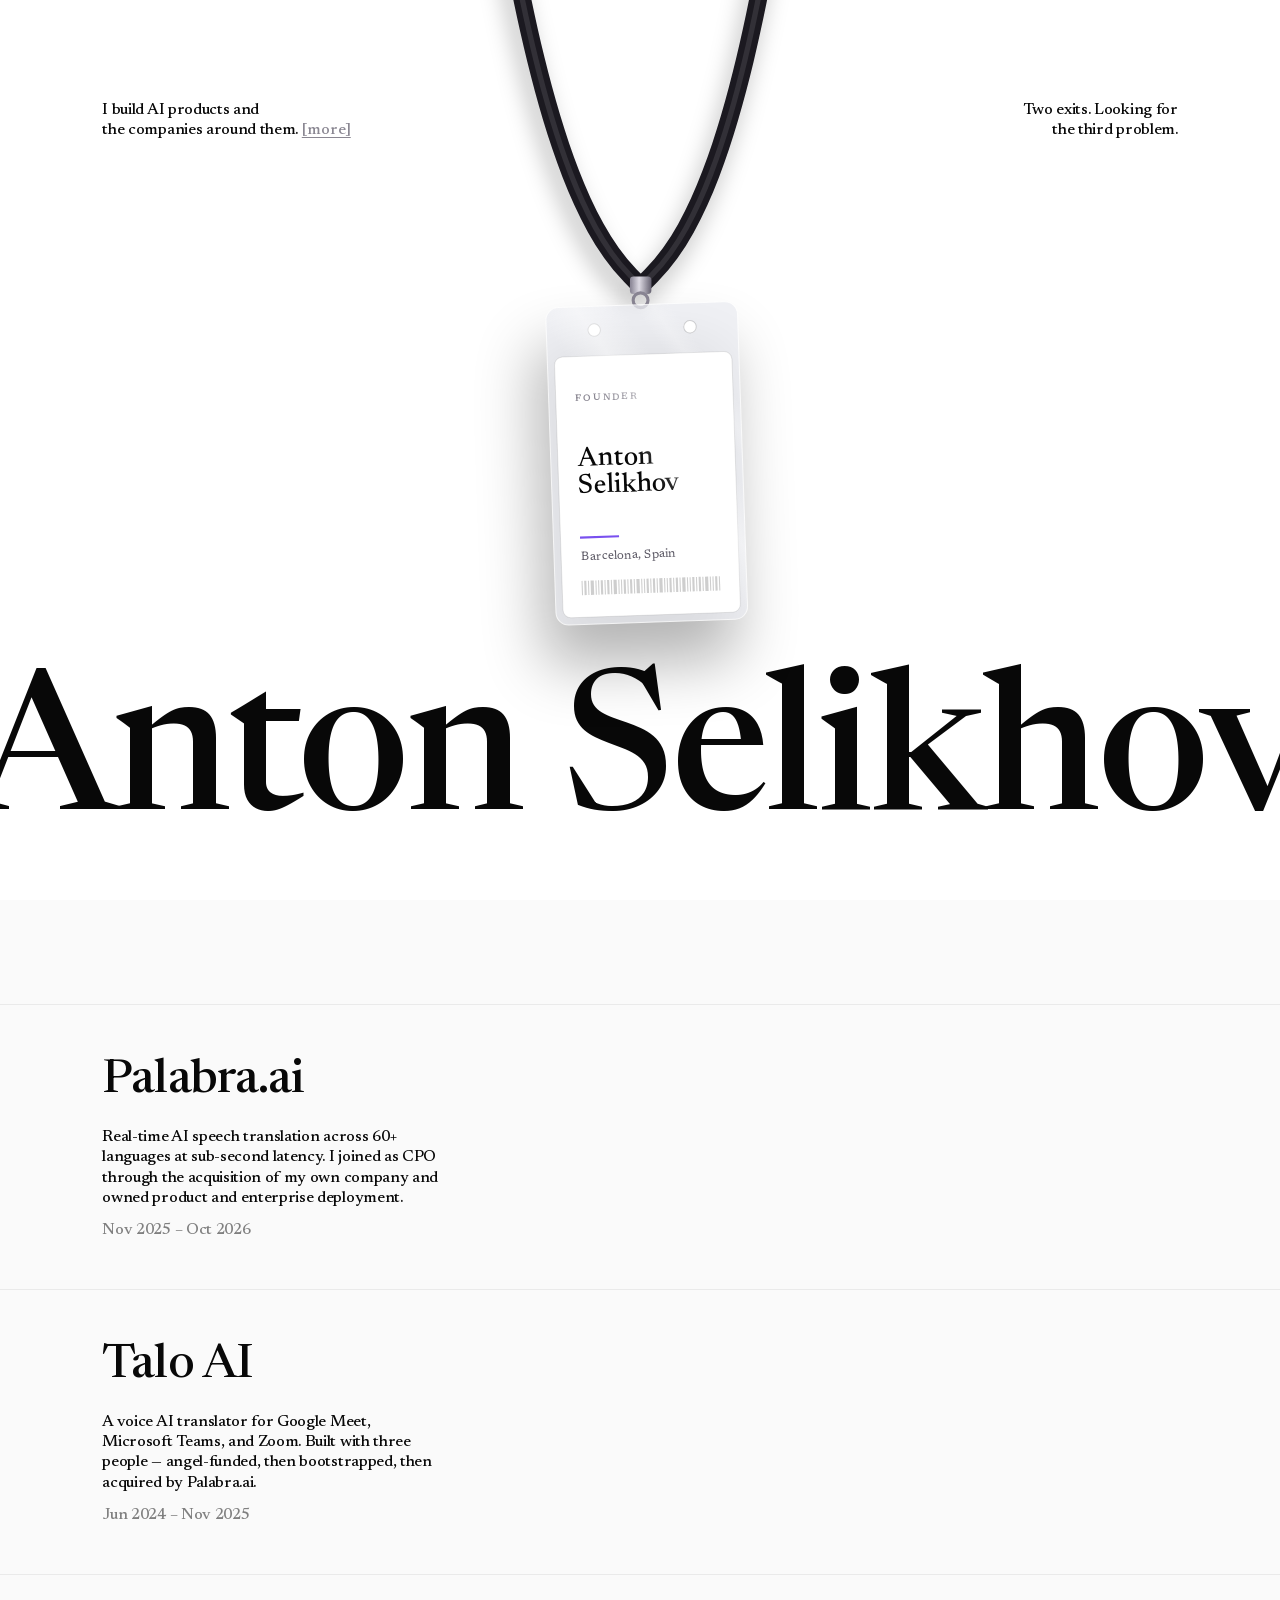
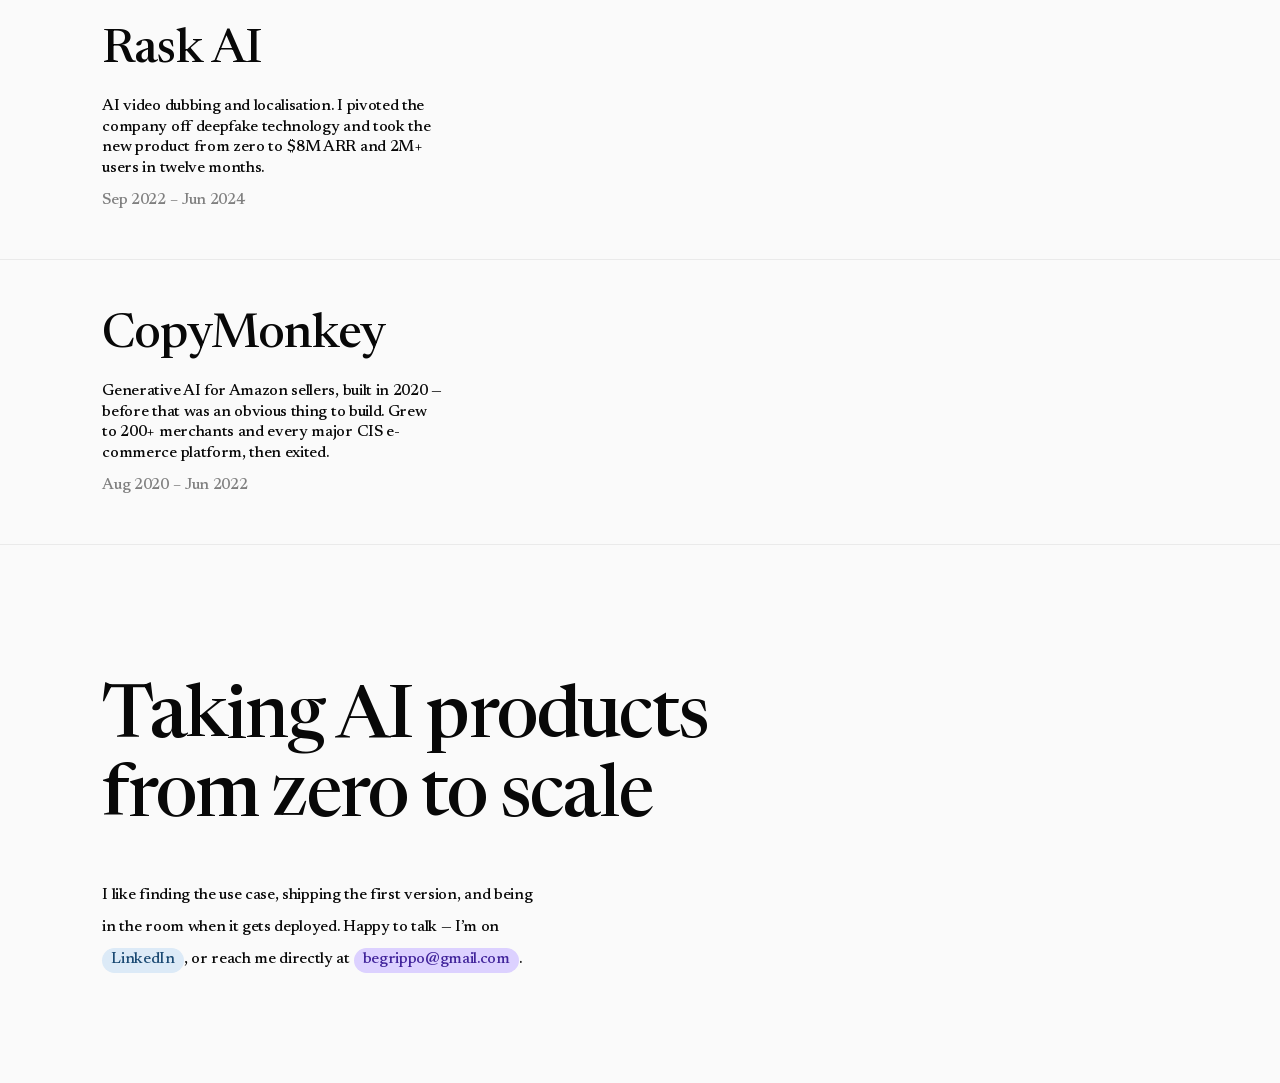
==== index.html @ 831a405a "Deploy 52b5538" ====
<!doctype html>
<html lang="en" data-theme="light">
	<head>
		<meta charset="utf-8" />
		<meta name="viewport" content="width=device-width, initial-scale=1" />
		<meta name="text-scale" content="scale" />
		<link
			rel="preload"
			href="/fonts/newsreader/Newsreader-latin.woff2"
			as="font"
			type="font/woff2"
			crossorigin
		/>
		<link href="./_app/immutable/entry/start.USsvy7aH.js" rel="modulepreload">
		<link href="./_app/immutable/entry/payload.DSmR2FwN.js" rel="modulepreload">
		<link href="./_app/immutable/chunks/BaNbYf_w.js" rel="modulepreload">
		<link href="./_app/immutable/chunks/MxQymWlU.js" rel="modulepreload">
		<link href="./_app/immutable/chunks/CW6COAmq.js" rel="modulepreload">
		<link href="./_app/immutable/chunks/CbADPH2h.js" rel="modulepreload">
		<link href="./_app/immutable/chunks/-bJnL0Gh.js" rel="modulepreload">
		<link href="./_app/immutable/chunks/CvlLlHQ2.js" rel="modulepreload">
		<link href="./_app/immutable/entry/app.DIy8jprH.js" rel="modulepreload">
		<link href="./_app/immutable/nodes/0.TGfT1vSE.js" rel="modulepreload">
		<link href="./_app/immutable/chunks/DK3Fl9T5.js" rel="modulepreload">
		<link href="./_app/immutable/nodes/2.uMZkTrE3.js" rel="modulepreload">
		<link href="./_app/immutable/chunks/HAkOs0Mt.js" rel="modulepreload">
		<!--12qhfyh--><link rel="icon" href="/favicon.svg" type="image/svg+xml"/><!----><!--kj5o6g--><meta name="description" content="Founder and product leader. Ten years building AI products — two exits, and one pivot that went from zero to $8M ARR in twelve months."/> <meta name="twitter:card" content="summary_large_image"/> <meta name="twitter:title" content="Anton Selikhov"/> <meta name="twitter:description" content="Founder and product leader. Ten years building AI products — two exits, and one pivot that went from zero to $8M ARR in twelve months."/> <meta name="twitter:image" content="https://begrippo.github.io/card.png"/> <meta property="og:type" content="website"/> <meta property="og:title" content="Anton Selikhov"/> <meta property="og:description" content="Founder and product leader. Ten years building AI products — two exits, and one pivot that went from zero to $8M ARR in twelve months."/> <meta property="og:image" content="https://begrippo.github.io/card.png"/><!----><title>Anton Selikhov</title>
		<link href="./_app/immutable/assets/0.CdhJrzRX.css" rel="stylesheet">
		<link href="./_app/immutable/assets/2.iIN3LIlN.css" rel="stylesheet">
	</head>
	<body data-sveltekit-preload-data="hover">
		<div style="display: contents"><!--[--><!--[--><!--[0--><!--[--><!--[--><!--[-1--><!--[--><!----> <a class="skip" href="#work">Skip to work</a> <main><section class="hero svelte-1q37ri0" aria-label="Introduction"><p class="intro svelte-1q37ri0"><!--[--><!---->I build AI products and<!--[0--><br/><!--]--><!---->the companies around them.<!--[-1--><!--]--><!--]--> <button type="button" class="more svelte-1q37ri0" aria-haspopup="dialog">[more]</button></p> <p class="status svelte-1q37ri0"><!--[--><!---->Two exits. Looking for<!--[0--><br/><!--]--><!---->the third problem.<!--[-1--><!--]--><!--]--></p> <h1 class="svelte-1q37ri0"><span class="svelte-1q37ri0">Anton</span> <span class="svelte-1q37ri0">Selikhov</span></h1> <canvas aria-label="A conference badge for Anton Selikhov hanging from a lanyard. Drag it to swing it." class="svelte-dtbgkf"></canvas><!----></section><!----> <section id="work" aria-label="Selected work" class="svelte-17ndl8v"><!--[--><a class="project svelte-17ndl8v" href="/work/palabra/"><div class="label svelte-17ndl8v"><div class="copy svelte-17ndl8v"><h2 class="svelte-17ndl8v">Palabra.ai</h2> <p class="svelte-17ndl8v">Real-time AI speech translation across 60+ languages at sub-second latency. I joined as CPO through the acquisition of my own company and owned product and enterprise deployment.</p> <p class="date svelte-17ndl8v">Nov 2025 – Oct 2026</p></div></div> <!--[0--><div class="previews svelte-17ndl8v" aria-hidden="true"><!--[--><img src="/work/palabra/placeholder-1.svg" alt="" class="preview preview-0 svelte-17ndl8v" loading="lazy" decoding="async"/><img src="/work/palabra/placeholder-2.svg" alt="" class="preview preview-1 svelte-17ndl8v" loading="lazy" decoding="async"/><img src="/work/palabra/placeholder-3.svg" alt="" class="preview preview-2 svelte-17ndl8v" loading="lazy" decoding="async"/><!--]--></div><!--]--></a><a class="project svelte-17ndl8v" href="/work/talo/"><div class="label svelte-17ndl8v"><div class="copy svelte-17ndl8v"><h2 class="svelte-17ndl8v">Talo AI</h2> <p class="svelte-17ndl8v">A voice AI translator for Google Meet, Microsoft Teams, and Zoom. Built with three people — angel-funded, then bootstrapped, then acquired by Palabra.ai.</p> <p class="date svelte-17ndl8v">Jun 2024 – Nov 2025</p></div></div> <!--[0--><div class="previews svelte-17ndl8v" aria-hidden="true"><!--[--><img src="/work/talo/placeholder-1.svg" alt="" class="preview preview-0 svelte-17ndl8v" loading="lazy" decoding="async"/><img src="/work/talo/placeholder-2.svg" alt="" class="preview preview-1 svelte-17ndl8v" loading="lazy" decoding="async"/><img src="/work/talo/placeholder-3.svg" alt="" class="preview preview-2 svelte-17ndl8v" loading="lazy" decoding="async"/><!--]--></div><!--]--></a><a class="project svelte-17ndl8v" href="/work/rask/"><div class="label svelte-17ndl8v"><div class="copy svelte-17ndl8v"><h2 class="svelte-17ndl8v">Rask AI</h2> <p class="svelte-17ndl8v">AI video dubbing and localisation. I pivoted the company off deepfake technology and took the new product from zero to $8M ARR and 2M+ users in twelve months.</p> <p class="date svelte-17ndl8v">Sep 2022 – Jun 2024</p></div></div> <!--[0--><div class="previews svelte-17ndl8v" aria-hidden="true"><!--[--><img src="/work/rask/placeholder-1.svg" alt="" class="preview preview-0 svelte-17ndl8v" loading="lazy" decoding="async"/><img src="/work/rask/placeholder-2.svg" alt="" class="preview preview-1 svelte-17ndl8v" loading="lazy" decoding="async"/><img src="/work/rask/placeholder-3.svg" alt="" class="preview preview-2 svelte-17ndl8v" loading="lazy" decoding="async"/><!--]--></div><!--]--></a><a class="project svelte-17ndl8v" href="/work/copymonkey/"><div class="label svelte-17ndl8v"><div class="copy svelte-17ndl8v"><h2 class="svelte-17ndl8v">CopyMonkey</h2> <p class="svelte-17ndl8v">Generative AI for Amazon sellers, built in 2020 — before that was an obvious thing to build. Grew to 200+ merchants and every major CIS e-commerce platform, then exited.</p> <p class="date svelte-17ndl8v">Aug 2020 – Jun 2022</p></div></div> <!--[0--><div class="previews svelte-17ndl8v" aria-hidden="true"><!--[--><img src="/work/copymonkey/placeholder-1.svg" alt="" class="preview preview-0 svelte-17ndl8v" loading="lazy" decoding="async"/><img src="/work/copymonkey/placeholder-2.svg" alt="" class="preview preview-1 svelte-17ndl8v" loading="lazy" decoding="async"/><img src="/work/copymonkey/placeholder-3.svg" alt="" class="preview preview-2 svelte-17ndl8v" loading="lazy" decoding="async"/><!--]--></div><!--]--></a><!--]--></section><!----></main> <footer class="svelte-jz8lnl"><h2 class="svelte-jz8lnl"><!--[--><!---->Taking AI products<!--[0--><br/><!--]--><!---->from zero to scale<!--[-1--><!--]--><!--]--></h2> <p class="svelte-jz8lnl">I like finding the use case, shipping the first version, and being in the room when it
		gets deployed. Happy to talk — I’m on <!--[--><a class="social svelte-jz8lnl" href="https://linkedin.com/in/anton-selikhov" target="_blank" rel="noopener noreferrer"><span class="pill linkedin svelte-jz8lnl">LinkedIn</span></a>,<!--]--> or reach me directly at <a class="social svelte-jz8lnl" href="mailto:begrippo@gmail.com"><span class="pill email svelte-jz8lnl">begrippo@gmail.com</span></a>.</p></footer><!----> <dialog aria-labelledby="about-title" class="svelte-7hpc9t"><div class="panel svelte-7hpc9t"><div class="intro"><header class="svelte-7hpc9t"><h2 id="about-title" class="svelte-7hpc9t">About</h2> <button type="button" class="close svelte-7hpc9t" aria-label="Close"><svg viewBox="0 0 24 24" width="24" height="24" fill="none" stroke="currentColor" stroke-width="1.5" stroke-linecap="round" aria-hidden="true"><path d="M18 6 6 18M6 6l12 12"></path></svg></button></header> <div class="bio svelte-7hpc9t"><!--[--><p class="svelte-7hpc9t">I’m a founder and product leader. Two exits, and before that a pivot that took a company from zero to $8M ARR in twelve months.</p><p class="svelte-7hpc9t">I like the whole arc: finding the use case, shipping the first version, then sitting in the room where an enterprise decides whether to deploy it. I’ve done that with DHL, Deloitte, Paramount, and Hyundai.</p><p class="svelte-7hpc9t">Based in Barcelona, open to relocation.</p><!--]--></div></div> <!--[0--><div class="headshot svelte-7hpc9t"><img src="/assets/headshot.webp" alt="Anton at a desk with a laptop, in front of a chalkboard wall." width="1400" height="933" loading="lazy" decoding="async" class="svelte-7hpc9t"/> <!--[-1--><!--]--></div><!--]--> <section aria-labelledby="experience-title"><h3 id="experience-title" class="svelte-7hpc9t">Experience</h3> <ol class="experience svelte-7hpc9t"><!--[--><li class="svelte-7hpc9t"><span class="years svelte-7hpc9t">2025 – 2026</span> <span class="company svelte-7hpc9t">Palabra.ai</span> <span class="role svelte-7hpc9t">Chief Product Officer</span></li><li class="svelte-7hpc9t"><span class="years svelte-7hpc9t">2024 – 2025</span> <span class="company svelte-7hpc9t">Talo AI</span> <span class="role svelte-7hpc9t">Founder &amp; CEO — acquired</span></li><li class="svelte-7hpc9t"><span class="years svelte-7hpc9t">2022 – 2024</span> <span class="company svelte-7hpc9t">Rask AI</span> <span class="role svelte-7hpc9t">Chief Product Officer</span></li><li class="svelte-7hpc9t"><span class="years svelte-7hpc9t">2020 – 2022</span> <span class="company svelte-7hpc9t">CopyMonkey</span> <span class="role svelte-7hpc9t">Founder &amp; CEO — exited</span></li><li class="svelte-7hpc9t"><span class="years svelte-7hpc9t">2020</span> <span class="company svelte-7hpc9t">Watchout!AI</span> <span class="role svelte-7hpc9t">Founder &amp; CEO</span></li><li class="svelte-7hpc9t"><span class="years svelte-7hpc9t">2016 – 2019</span> <span class="company svelte-7hpc9t">Kaspersky</span> <span class="role svelte-7hpc9t">Product Owner, Anti-Cheat</span></li><li class="svelte-7hpc9t"><span class="years svelte-7hpc9t">2014 – 2016</span> <span class="company svelte-7hpc9t">RAIDIX</span> <span class="role svelte-7hpc9t">Quality Manager</span></li><!--]--></ol></section> <section aria-labelledby="education-title"><h3 id="education-title" class="svelte-7hpc9t">Education</h3> <ol class="experience stacked svelte-7hpc9t"><li class="svelte-7hpc9t"><span class="years svelte-7hpc9t">2011 – 2015</span> <span class="stack svelte-7hpc9t"><span class="company svelte-7hpc9t">B.S. Software Engineering</span> <span class="role svelte-7hpc9t">Peter the Great St. Petersburg Polytechnic University</span></span></li></ol></section> <section aria-labelledby="languages-title"><h3 id="languages-title" class="svelte-7hpc9t">Languages</h3> <ol class="experience svelte-7hpc9t"><!--[--><li class="svelte-7hpc9t"><span class="years svelte-7hpc9t"></span> <span class="company svelte-7hpc9t">English</span> <span class="role svelte-7hpc9t">Full Professional</span></li><li class="svelte-7hpc9t"><span class="years svelte-7hpc9t"></span> <span class="company svelte-7hpc9t">Russian</span> <span class="role svelte-7hpc9t">Native</span></li><!--]--></ol></section></div></dialog><!----><!--]--><!--]--><!--]--><!----><!--]--><!--]--><!--]--><!----> <!--[-1--><!--]--><!--]-->
			
			<script>
				{
					__sveltekit_1af3npt = {
						base: new URL(".", location).pathname.slice(0, -1),
						version: "1791044234483"
					};

					const element = document.currentScript.parentElement;

					import("./_app/immutable/entry/start.USsvy7aH.js").then(async (kit) => {
						kit.init(__sveltekit_1af3npt);
						const app = await import("./_app/immutable/entry/app.DIy8jprH.js");
						kit.start(app, element, {
							node_ids: [0, 2],
							data: [null,null],
							form: null,
							error: null
						});
					});
				}
			</script>
		</div>
	</body>
</html>
---- _app/immutable/assets/0.CdhJrzRX.css ----
@font-face{font-family:Newsreader;src:url(../../../fonts/newsreader/Newsreader-latin.woff2)format("woff2");unicode-range:U+??,U+131,U+152-153,U+2BB-2BC,U+2C6,U+2DA,U+2DC,U+304,U+308,U+329,U+2000-206F,U+20AC,U+2122,U+2191,U+2193,U+2212,U+2215,U+FEFF,U+FFFD;font-style:normal;font-weight:200 800;font-display:swap}@font-face{font-family:Newsreader;src:url(../../../fonts/newsreader/Newsreader-latin-ext.woff2)format("woff2");unicode-range:U+100-2BA,U+2BD-2C5,U+2C7-2CC,U+2CE-2D7,U+2DD-2FF,U+304,U+308,U+329,U+1D00-1DBF,U+1E00-1E9F,U+1EF2-1EFF,U+2020,U+20A0-20AB,U+20AD-20C0,U+2113,U+2C60-2C7F,U+A720-A7FF;font-style:normal;font-weight:200 800;font-display:swap}@font-face{font-family:Newsreader;src:url(/fonts/newsreader/Newsreader-Italic-latin.woff2)format("woff2");unicode-range:U+??,U+131,U+152-153,U+2BB-2BC,U+2C6,U+2DA,U+2DC,U+304,U+308,U+329,U+2000-206F,U+20AC,U+2122,U+2191,U+2193,U+2212,U+2215,U+FEFF,U+FFFD;font-style:italic;font-weight:200 800;font-display:swap}@font-face{font-family:Newsreader;src:url(/fonts/newsreader/Newsreader-Italic-latin-ext.woff2)format("woff2");unicode-range:U+100-2BA,U+2BD-2C5,U+2C7-2CC,U+2CE-2D7,U+2DD-2FF,U+304,U+308,U+329,U+1D00-1DBF,U+1E00-1E9F,U+1EF2-1EFF,U+2020,U+20A0-20AB,U+20AD-20C0,U+2113,U+2C60-2C7F,U+A720-A7FF;font-style:italic;font-weight:200 800;font-display:swap}:root{--font:"Newsreader", Georgia, "Times New Roman", serif;--ink:#080808;--ink-soft:#5b5864;--ink-mute:#77747f;--ink-faint:#8a8792;--rule:#eaeaea;--rule-soft:#eceaf0;--paper:#fafafa;--card:#fff;--accent:#7950ef;--selection:#dcd1ff;--ease-out:cubic-bezier(.23, 1, .32, 1);--page-gutter:clamp(32px, 8vw, 128px);color:var(--ink);background:var(--paper);font-family:var(--font);font-synthesis:none;-webkit-font-smoothing:antialiased;-moz-osx-font-smoothing:grayscale;font-weight:500}*{box-sizing:border-box}body{margin:0}h1,h2,h3,p{margin:0;font-weight:500}a{color:inherit;text-decoration:none}button{font:inherit}img{max-width:100%}::selection{background:var(--selection)}a:focus-visible,button:focus-visible{outline:2px solid var(--accent);outline-offset:8px}html{scroll-behavior:auto}.skip{z-index:50;background:var(--card);padding:12px;position:fixed;top:16px;left:16px;transform:translateY(-200%)}.skip:focus{transform:none}
---- _app/immutable/assets/2.iIN3LIlN.css ----
dialog.svelte-7hpc9t{background:0 0;border:0;width:100vw;max-width:none;height:100dvh;max-height:none;margin:0;padding:0;transition:background .4s;position:fixed;inset:0}dialog.shown.svelte-7hpc9t{background:#0000001f}dialog.svelte-7hpc9t::backdrop{background:0 0}.panel.svelte-7hpc9t{background:var(--card);overscroll-behavior:contain;width:min(520px,100vw);transition:transform .45s var(--ease-out);flex-direction:column;gap:clamp(24px,4vh,40px);padding:clamp(32px,5vh,56px) 56px;font-weight:400;display:flex;position:absolute;top:0;bottom:0;left:0;overflow-y:auto;transform:translate(-100%)}.shown.svelte-7hpc9t .panel:where(.svelte-7hpc9t){transform:none}header.svelte-7hpc9t{justify-content:space-between;align-items:flex-start;margin-bottom:32px;display:flex}h2.svelte-7hpc9t{letter-spacing:-.02em;font-size:48px;font-weight:400;line-height:1.1}.close.svelte-7hpc9t{width:40px;height:40px;color:var(--ink);cursor:pointer;background:0 0;border:0;border-radius:999px;place-items:center;margin:2px -8px 0 0;padding:0;transition:background .15s;display:grid}.close.svelte-7hpc9t:hover{background:#f2f1f4}.close.svelte-7hpc9t:focus-visible{outline:2px solid var(--accent);outline-offset:2px}.bio.svelte-7hpc9t p:where(.svelte-7hpc9t){color:var(--ink-soft);text-wrap:pretty;font-size:16px;line-height:1.6}.bio.svelte-7hpc9t p:where(.svelte-7hpc9t)+p:where(.svelte-7hpc9t){margin-top:16px}.headshot.svelte-7hpc9t{aspect-ratio:3/2;border-radius:4px;flex:0 auto;width:100%;min-height:160px;position:relative;overflow:hidden;box-shadow:0 1px 2px #0000000a,0 2px 8px #00000008}.headshot.svelte-7hpc9t img:where(.svelte-7hpc9t){object-fit:cover;width:100%;height:100%;transition:filter .6s var(--ease-out), transform .6s var(--ease-out);border-radius:4px;position:absolute;inset:0}.headshot.svelte-7hpc9t .subject:where(.svelte-7hpc9t){opacity:0;transition:opacity .6s var(--ease-out), filter .6s var(--ease-out)}@media (hover:hover) and (pointer:fine){.has-subject.svelte-7hpc9t:hover img:where(.svelte-7hpc9t):first-child{filter:brightness(.7)saturate(.9)}.has-subject.svelte-7hpc9t:hover .subject:where(.svelte-7hpc9t){opacity:1;filter:brightness(1.12)}.headshot.svelte-7hpc9t:not(.has-subject):hover img:where(.svelte-7hpc9t){filter:brightness(1.07)saturate(1.06);transform:scale(1.03)}}h3.svelte-7hpc9t{margin:0 0 4px;font-size:16px;font-weight:500}.experience.svelte-7hpc9t{margin:0;padding:0;list-style:none}.experience.svelte-7hpc9t li:where(.svelte-7hpc9t){border-bottom:1px solid var(--rule-soft);grid-template-columns:104px 1fr auto;gap:16px;padding:14px 0;font-size:15px;line-height:1.4;display:grid}.years.svelte-7hpc9t{color:var(--ink-mute);font-variant-numeric:tabular-nums}.company.svelte-7hpc9t{color:var(--ink)}.role.svelte-7hpc9t{color:var(--ink-mute);text-align:right}.stacked.svelte-7hpc9t li:where(.svelte-7hpc9t){grid-template-columns:104px 1fr}.stack.svelte-7hpc9t{gap:2px;display:grid}.stack.svelte-7hpc9t .role:where(.svelte-7hpc9t){text-align:left}@media (width<=600px){.panel.svelte-7hpc9t{gap:32px;padding:28px 24px 40px}h2.svelte-7hpc9t{font-size:38px}.experience.svelte-7hpc9t li:where(.svelte-7hpc9t){grid-template-columns:84px 1fr auto;gap:12px;font-size:14px}}@media (prefers-reduced-motion:reduce){dialog.svelte-7hpc9t,.panel.svelte-7hpc9t{transition:none}}footer.svelte-jz8lnl{padding:0 var(--page-gutter) clamp(72px, 12vh, 140px)}h2.svelte-jz8lnl{letter-spacing:-.025em;margin-bottom:40px;font-size:clamp(38px,6vw,72px);line-height:1.1}p.svelte-jz8lnl{letter-spacing:-.02em;text-wrap:pretty;max-width:48ch;font-size:16px;line-height:2}.social.svelte-jz8lnl:focus-visible{outline:none}.pill.svelte-jz8lnl{background:var(--pill-bg);color:var(--pill-ink);white-space:nowrap;transition:transform .18s var(--ease-out), filter .18s;border-radius:999px;padding:1px 9px 2px;line-height:1.35;display:inline-block}.social.svelte-jz8lnl:hover .pill:where(.svelte-jz8lnl),.social.svelte-jz8lnl:focus-visible .pill:where(.svelte-jz8lnl){filter:saturate(1.25);transform:translateY(-1px)}.social.svelte-jz8lnl:focus-visible .pill:where(.svelte-jz8lnl){outline:2px solid var(--accent);outline-offset:2px}.linkedin.svelte-jz8lnl{--pill-bg:#dceaf7;--pill-ink:#1b4a73}.twitter.svelte-jz8lnl{--pill-bg:#e4e4e7;--pill-ink:#18181b}.instagram.svelte-jz8lnl{--pill-bg:#fbe0ea;--pill-ink:#8a2252}.email.svelte-jz8lnl{--pill-bg:var(--selection);--pill-ink:#41249b}@media (width<=700px){p.svelte-jz8lnl{max-width:none;line-height:1.9}}canvas.svelte-dtbgkf{z-index:2;touch-action:pan-y;cursor:default;width:100%;height:100%;display:block;position:absolute;inset:0}canvas.hovering.svelte-dtbgkf{cursor:grab}canvas.dragging.svelte-dtbgkf{cursor:grabbing}.hero.svelte-1q37ri0{background:var(--card);width:100%;height:100vh;position:relative;overflow:hidden}.intro.svelte-1q37ri0,.status.svelte-1q37ri0{z-index:3;letter-spacing:-.02em;pointer-events:none;font-size:1rem;line-height:1.25;position:absolute;top:100px}.intro.svelte-1q37ri0{left:var(--page-gutter)}.status.svelte-1q37ri0{right:var(--page-gutter);text-align:right}.more.svelte-1q37ri0{color:var(--ink-faint);font:inherit;text-underline-offset:3px;cursor:pointer;pointer-events:auto;background:0 0;border:0;padding:0;text-decoration:underline;text-decoration-thickness:1px;transition:color .15s}.more.svelte-1q37ri0:hover{color:var(--ink)}.more.svelte-1q37ri0:focus-visible{outline:2px solid var(--accent);outline-offset:3px;border-radius:2px}h1.svelte-1q37ri0{z-index:1;font-size:var(--h1-size,14vw);letter-spacing:-.02em;white-space:nowrap;line-height:1;position:absolute;bottom:3vw;left:-2.3vw}@media (width<=700px){.hero.svelte-1q37ri0{height:100svh;min-height:700px}.intro.svelte-1q37ri0{top:44px;left:32px}.status.svelte-1q37ri0{top:108px;right:32px}h1.svelte-1q37ri0{z-index:3;width:max-content;font-size:var(--h1-size,28vw);letter-spacing:-.035em;white-space:normal;text-align:left;pointer-events:none;line-height:.88;bottom:28px;left:50%;right:auto;transform:translate(-50%)}h1.svelte-1q37ri0 span:where(.svelte-1q37ri0){display:block}}section.svelte-17ndl8v{padding:104px 0 136px;scroll-margin-top:48px;overflow:clip}.project.svelte-17ndl8v{min-height:280px;padding:40px var(--page-gutter);border-top:1px solid var(--rule);isolation:isolate;align-items:center;display:flex;position:relative}.project.svelte-17ndl8v:last-child{border-bottom:1px solid var(--rule)}.project.svelte-17ndl8v:before{content:"";z-index:-1;background:var(--card);opacity:0;transition:opacity .18s;position:absolute;inset:0}.project.active.svelte-17ndl8v{z-index:10}.project.active.svelte-17ndl8v:before{opacity:1}.label.svelte-17ndl8v{width:340px;max-width:100%;position:relative}.copy.svelte-17ndl8v{padding:8px 0;transition:opacity .18s,filter .18s}h2.svelte-17ndl8v{letter-spacing:-.02em;margin-bottom:16px;font-size:48px;line-height:1.2}p.svelte-17ndl8v{letter-spacing:-.02em;font-size:16px;line-height:1.28}p.svelte-17ndl8v+p:where(.svelte-17ndl8v){margin-top:12px}.date.svelte-17ndl8v{opacity:.5}.muted.svelte-17ndl8v .copy:where(.svelte-17ndl8v){color:#0000;-webkit-text-stroke:.6px #0808086b}@supports not (-webkit-text-stroke:1px black){.muted.svelte-17ndl8v .copy:where(.svelte-17ndl8v){color:inherit;opacity:.35;filter:blur(4px)}}.previews.svelte-17ndl8v{top:50%;left:calc(var(--page-gutter) + 376px);right:var(--page-gutter);z-index:20;pointer-events:none;height:190px;position:absolute;transform:translateY(-50%)}.preview.svelte-17ndl8v{background:var(--card);object-fit:cover;opacity:0;width:250px;height:190px;transition:transform .25s var(--ease-out), opacity .16s ease;border:1px solid #0808081a;border-radius:4px;position:absolute;transform:translateY(64px)rotate(0)scale(.95)}.preview-0.svelte-17ndl8v{top:0;right:calc(2*max(0px,min(225px,50% - 125px)))}.preview-1.svelte-17ndl8v{top:8px;right:max(0px,min(225px,50% - 125px))}.preview-2.svelte-17ndl8v{top:8px;right:0}.active.svelte-17ndl8v .preview:where(.svelte-17ndl8v){opacity:1}.active.svelte-17ndl8v .preview-0:where(.svelte-17ndl8v){transform:translateY(0)rotate(-8deg)}.active.svelte-17ndl8v .preview-1:where(.svelte-17ndl8v){transition-delay:35ms;transform:translateY(0)rotate(10deg)}.active.svelte-17ndl8v .preview-2:where(.svelte-17ndl8v){transition-delay:70ms;transform:translateY(0)rotate(-7.2deg)}.project.svelte-17ndl8v:focus-visible{outline-offset:-5px}.project.svelte-17ndl8v:focus-visible .preview:where(.svelte-17ndl8v){transition:none}@media (prefers-reduced-motion:reduce){.preview.svelte-17ndl8v{transition:opacity .16s;transform:none!important}.active.svelte-17ndl8v .preview:where(.svelte-17ndl8v){transition-delay:0s}}@media (width<=700px){section.svelte-17ndl8v{padding:48px 0 56px}.project.svelte-17ndl8v{min-height:0;padding:32px 24px;display:block}.label.svelte-17ndl8v{width:100%}h2.svelte-17ndl8v{margin-bottom:12px;font-size:32px}.previews.svelte-17ndl8v{z-index:auto;height:auto;margin-top:24px;position:relative;inset:auto;transform:none}.preview.svelte-17ndl8v{object-fit:contain;opacity:1;width:100%;height:auto;transition:none;display:none;position:static;transform:none!important}.preview-0.svelte-17ndl8v{display:block}.muted.svelte-17ndl8v .copy:where(.svelte-17ndl8v){color:inherit;opacity:1;filter:none;-webkit-text-stroke:0}}
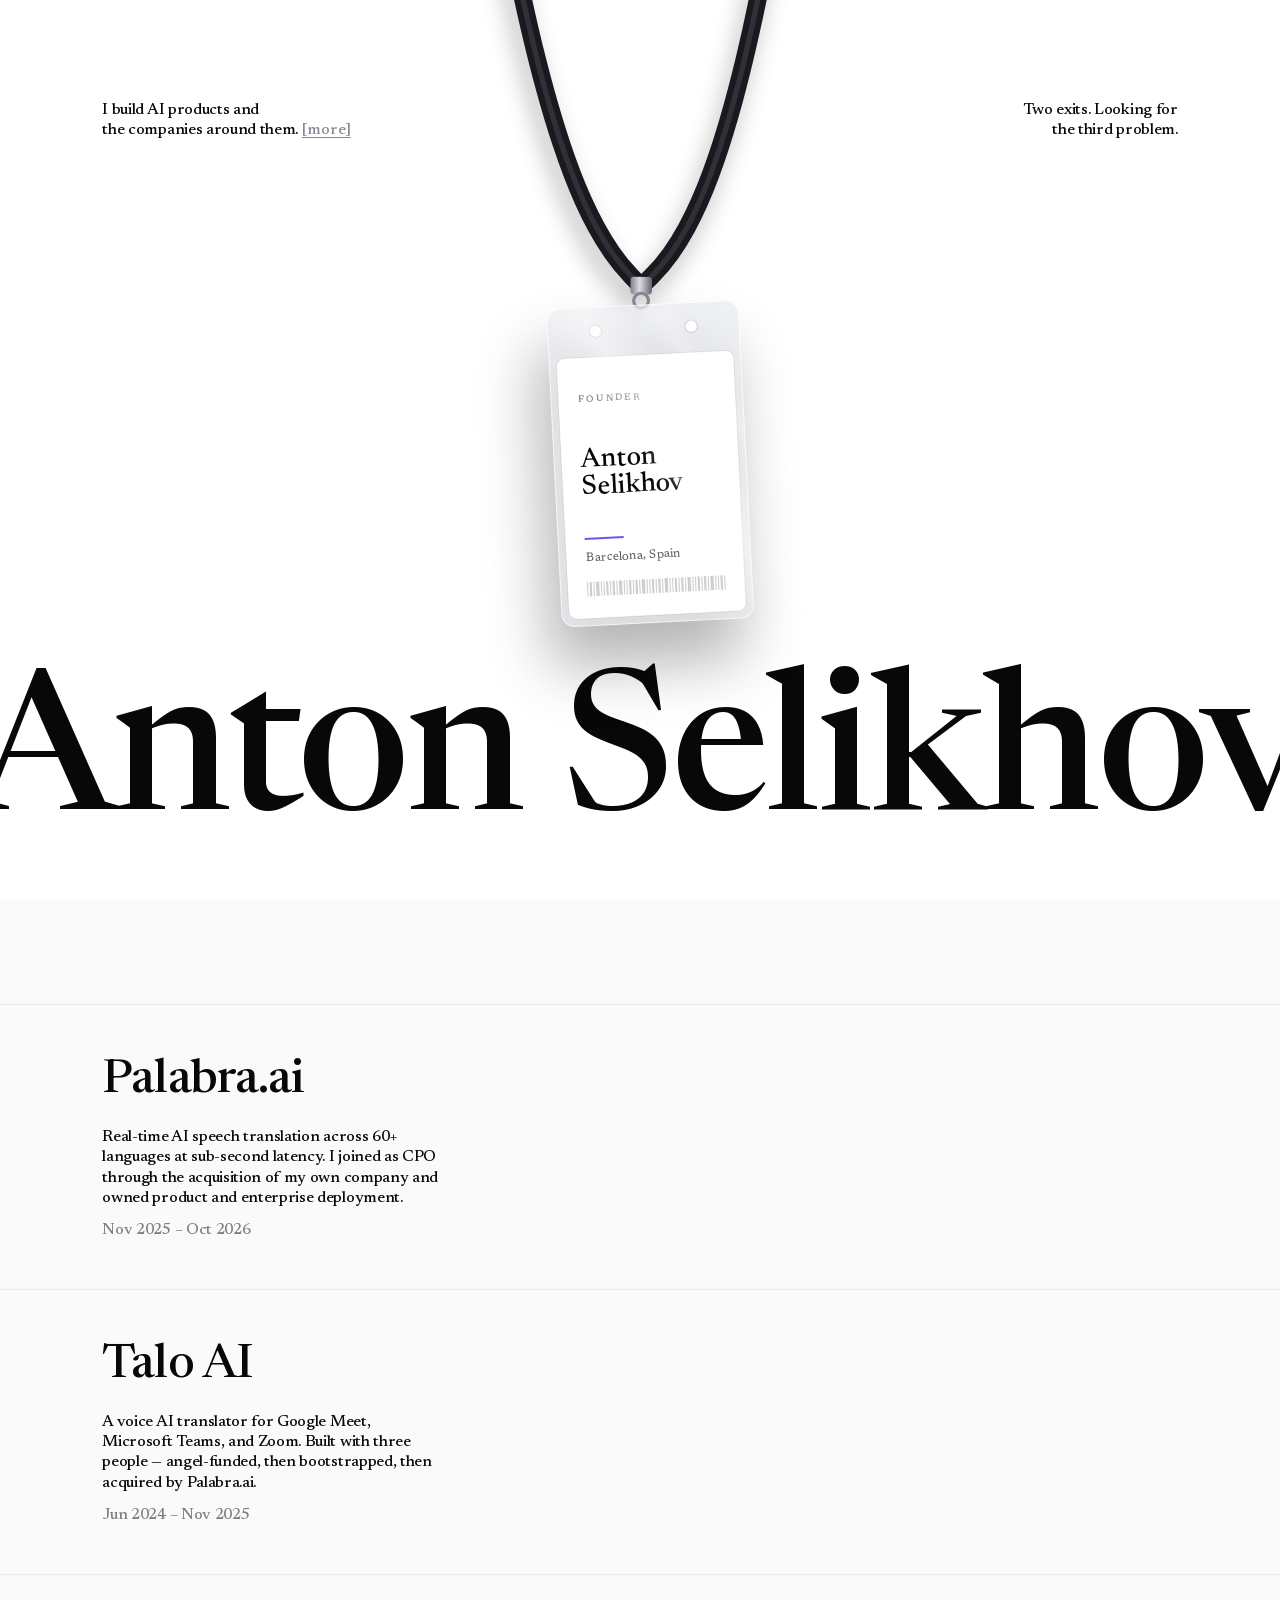
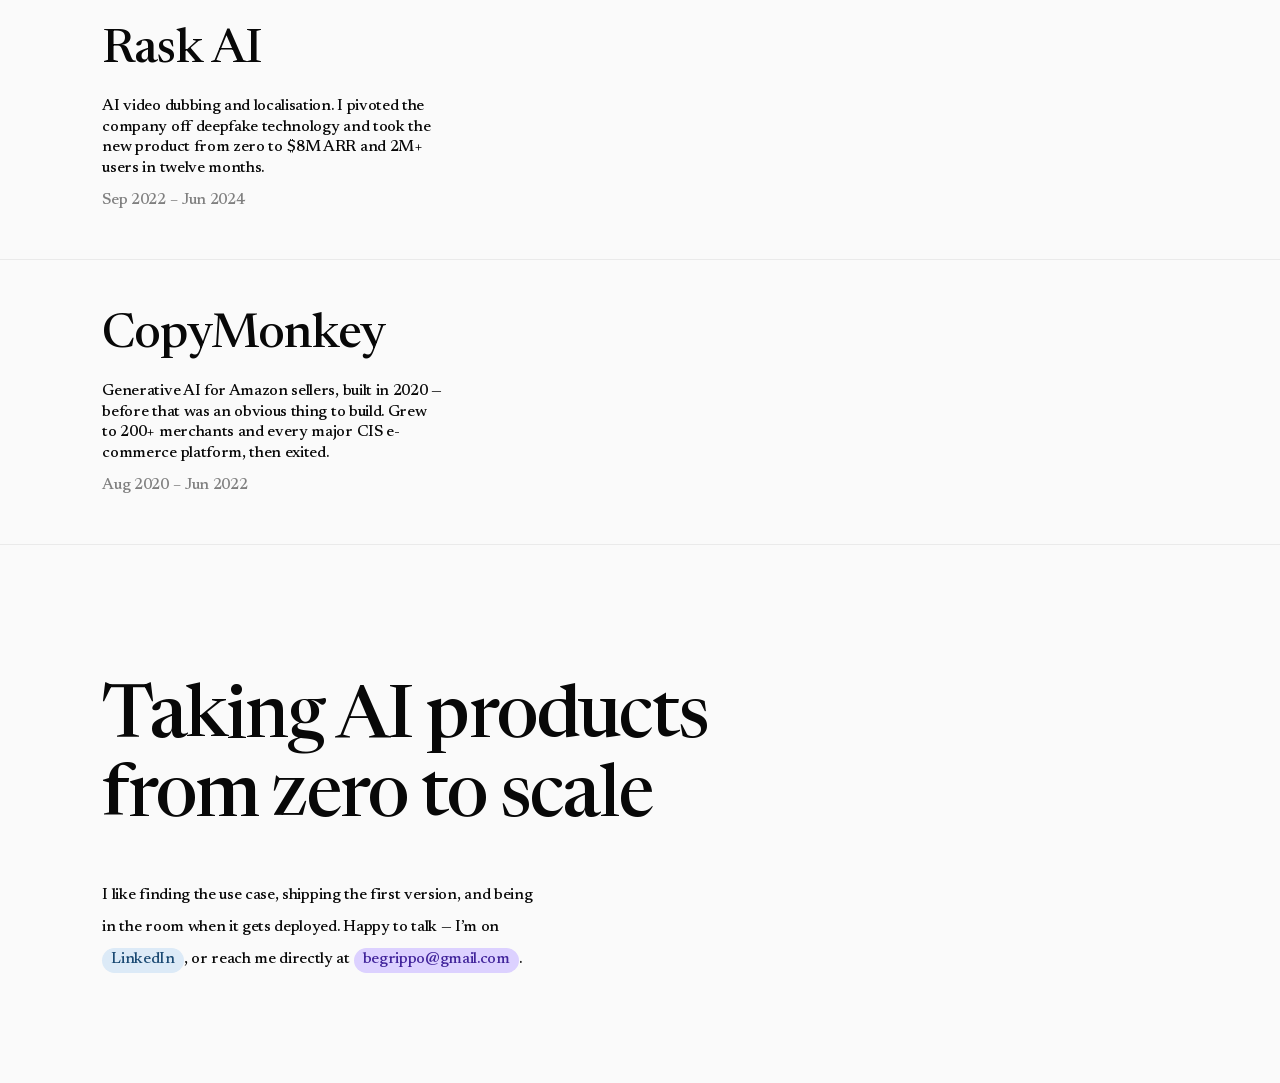
==== commit 4213af57: "Deploy 0e770b3" ====
--- a/index.html
+++ b/index.html
@@ -11,20 +11,24 @@
 			type="font/woff2"
 			crossorigin
 		/>
-		<link href="./_app/immutable/entry/start.USsvy7aH.js" rel="modulepreload">
+		<link rel="icon" href="/favicon.svg" type="image/svg+xml" />
+		<link rel="icon" href="/favicon-32.png" sizes="32x32" type="image/png" />
+		<link rel="apple-touch-icon" href="/apple-touch-icon.png" />
+		<meta name="theme-color" content="#fafafa" />
+		<link href="./_app/immutable/entry/start.733WW_oO.js" rel="modulepreload">
 		<link href="./_app/immutable/entry/payload.DSmR2FwN.js" rel="modulepreload">
 		<link href="./_app/immutable/chunks/BaNbYf_w.js" rel="modulepreload">
-		<link href="./_app/immutable/chunks/MxQymWlU.js" rel="modulepreload">
+		<link href="./_app/immutable/chunks/BLatfoVK.js" rel="modulepreload">
 		<link href="./_app/immutable/chunks/CW6COAmq.js" rel="modulepreload">
-		<link href="./_app/immutable/chunks/CbADPH2h.js" rel="modulepreload">
-		<link href="./_app/immutable/chunks/-bJnL0Gh.js" rel="modulepreload">
-		<link href="./_app/immutable/chunks/CvlLlHQ2.js" rel="modulepreload">
-		<link href="./_app/immutable/entry/app.DIy8jprH.js" rel="modulepreload">
-		<link href="./_app/immutable/nodes/0.TGfT1vSE.js" rel="modulepreload">
+		<link href="./_app/immutable/chunks/ByrbAhcS.js" rel="modulepreload">
+		<link href="./_app/immutable/chunks/ramCx9P5.js" rel="modulepreload">
+		<link href="./_app/immutable/entry/app.BUULMdyA.js" rel="modulepreload">
+		<link href="./_app/immutable/nodes/0.e8-HFCi4.js" rel="modulepreload">
 		<link href="./_app/immutable/chunks/DK3Fl9T5.js" rel="modulepreload">
-		<link href="./_app/immutable/nodes/2.uMZkTrE3.js" rel="modulepreload">
-		<link href="./_app/immutable/chunks/HAkOs0Mt.js" rel="modulepreload">
-		<!--12qhfyh--><link rel="icon" href="/favicon.svg" type="image/svg+xml"/><!----><!--kj5o6g--><meta name="description" content="Founder and product leader. Ten years building AI products — two exits, and one pivot that went from zero to $8M ARR in twelve months."/> <meta name="twitter:card" content="summary_large_image"/> <meta name="twitter:title" content="Anton Selikhov"/> <meta name="twitter:description" content="Founder and product leader. Ten years building AI products — two exits, and one pivot that went from zero to $8M ARR in twelve months."/> <meta name="twitter:image" content="https://begrippo.github.io/card.png"/> <meta property="og:type" content="website"/> <meta property="og:title" content="Anton Selikhov"/> <meta property="og:description" content="Founder and product leader. Ten years building AI products — two exits, and one pivot that went from zero to $8M ARR in twelve months."/> <meta property="og:image" content="https://begrippo.github.io/card.png"/><!----><title>Anton Selikhov</title>
+		<link href="./_app/immutable/nodes/2.D6LF6e0x.js" rel="modulepreload">
+		<link href="./_app/immutable/chunks/DLRnGTg5.js" rel="modulepreload">
+		<link href="./_app/immutable/chunks/DOSfwYuf.js" rel="modulepreload">
+		<!--kj5o6g--><meta name="description" content="Founder and product leader. Ten years building AI products — two exits, and one pivot that went from zero to $8M ARR in twelve months."/> <link rel="canonical" href="https://begrippo.github.io/"/> <meta property="og:type" content="website"/> <meta property="og:site_name" content="Anton Selikhov"/> <meta property="og:url" content="https://begrippo.github.io/"/> <meta property="og:title" content="Anton Selikhov"/> <meta property="og:description" content="Founder and product leader. Ten years building AI products — two exits, and one pivot that went from zero to $8M ARR in twelve months."/> <meta property="og:image" content="https://begrippo.github.io/card.png"/> <meta property="og:image:width" content="1200"/> <meta property="og:image:height" content="630"/> <meta property="og:image:type" content="image/png"/> <meta property="og:image:alt" content="Anton Selikhov — I build AI products and the companies around them."/> <meta name="twitter:card" content="summary_large_image"/> <meta name="twitter:title" content="Anton Selikhov"/> <meta name="twitter:description" content="Founder and product leader. Ten years building AI products — two exits, and one pivot that went from zero to $8M ARR in twelve months."/> <meta name="twitter:image" content="https://begrippo.github.io/card.png"/> <meta name="twitter:image:alt" content="Anton Selikhov — I build AI products and the companies around them."/><!----><title>Anton Selikhov</title>
 		<link href="./_app/immutable/assets/0.CdhJrzRX.css" rel="stylesheet">
 		<link href="./_app/immutable/assets/2.iIN3LIlN.css" rel="stylesheet">
 	</head>
@@ -34,16 +38,16 @@
 			
 			<script>
 				{
-					__sveltekit_1af3npt = {
+					__sveltekit_zrsbjy = {
 						base: new URL(".", location).pathname.slice(0, -1),
-						version: "1791044234483"
+						version: "1791044601046"
 					};
 
 					const element = document.currentScript.parentElement;
 
-					import("./_app/immutable/entry/start.USsvy7aH.js").then(async (kit) => {
-						kit.init(__sveltekit_1af3npt);
-						const app = await import("./_app/immutable/entry/app.DIy8jprH.js");
+					import("./_app/immutable/entry/start.733WW_oO.js").then(async (kit) => {
+						kit.init(__sveltekit_zrsbjy);
+						const app = await import("./_app/immutable/entry/app.BUULMdyA.js");
 						kit.start(app, element, {
 							node_ids: [0, 2],
 							data: [null,null],
